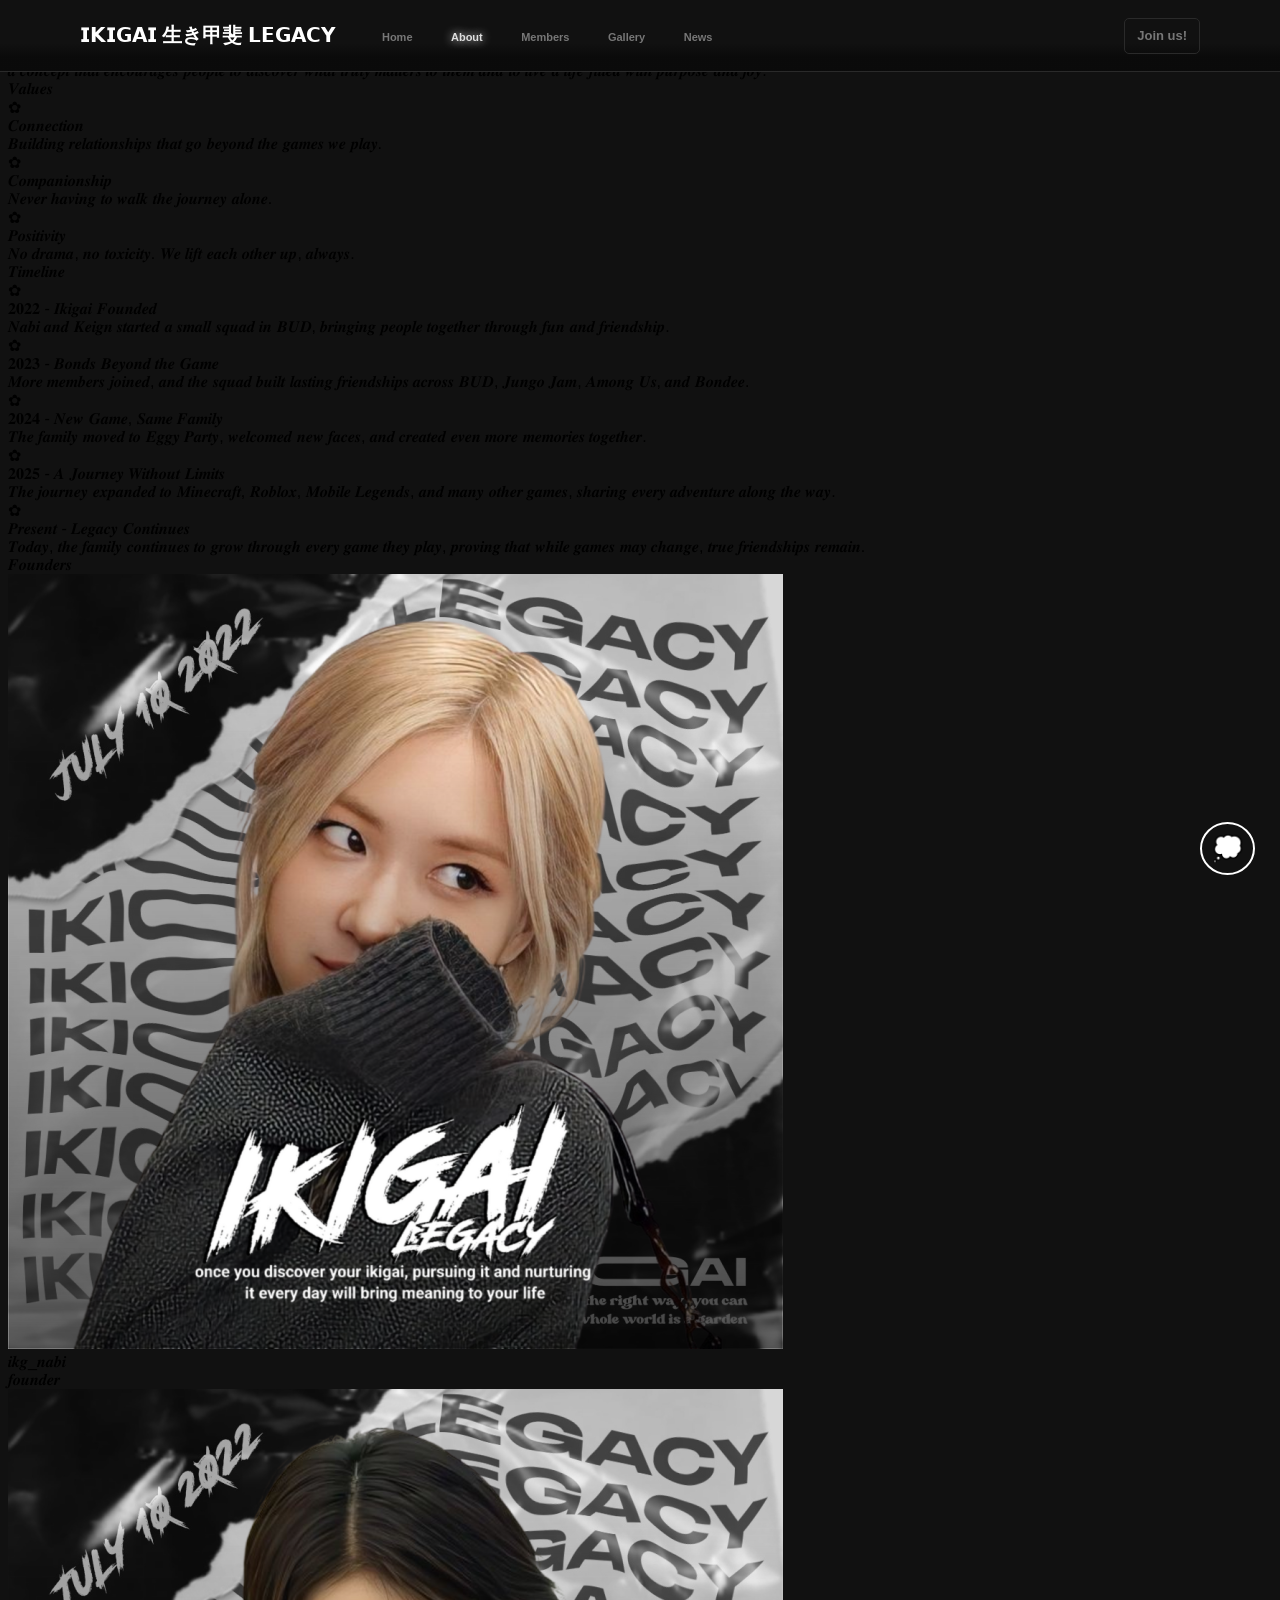
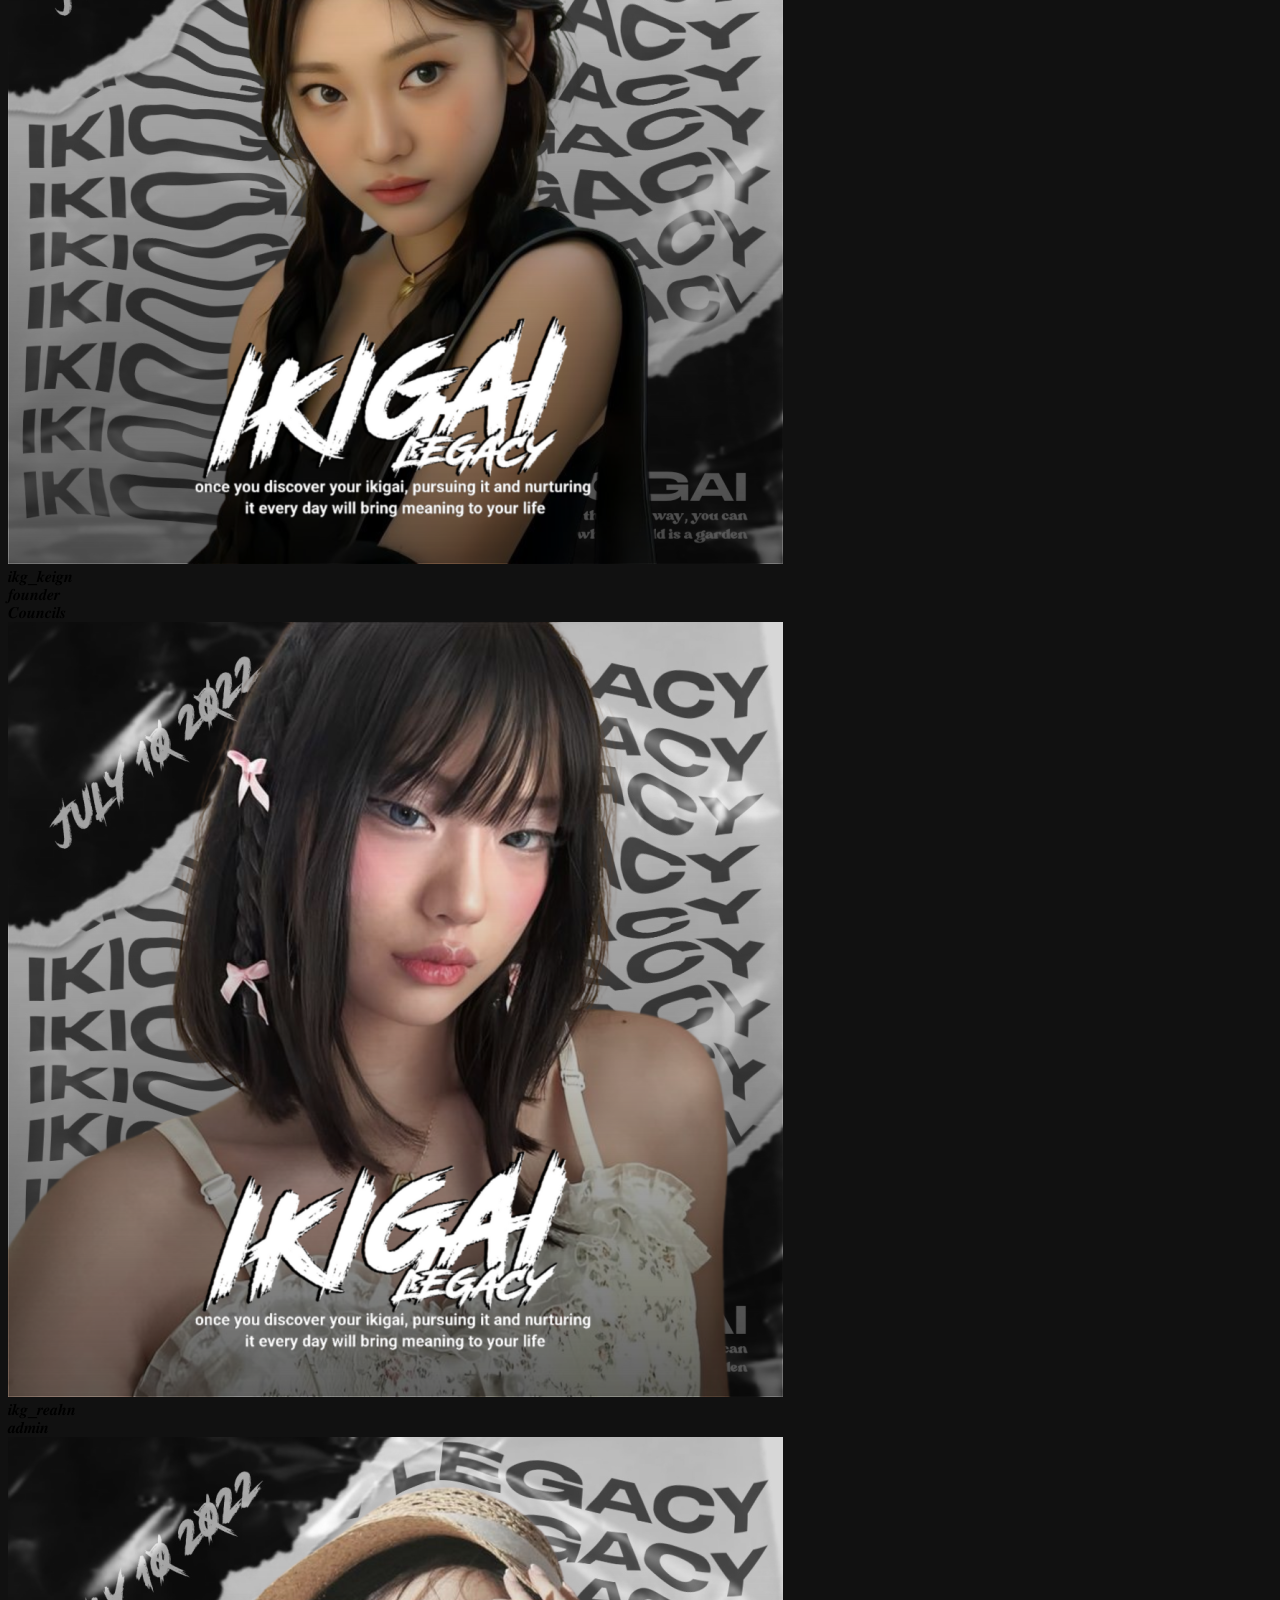
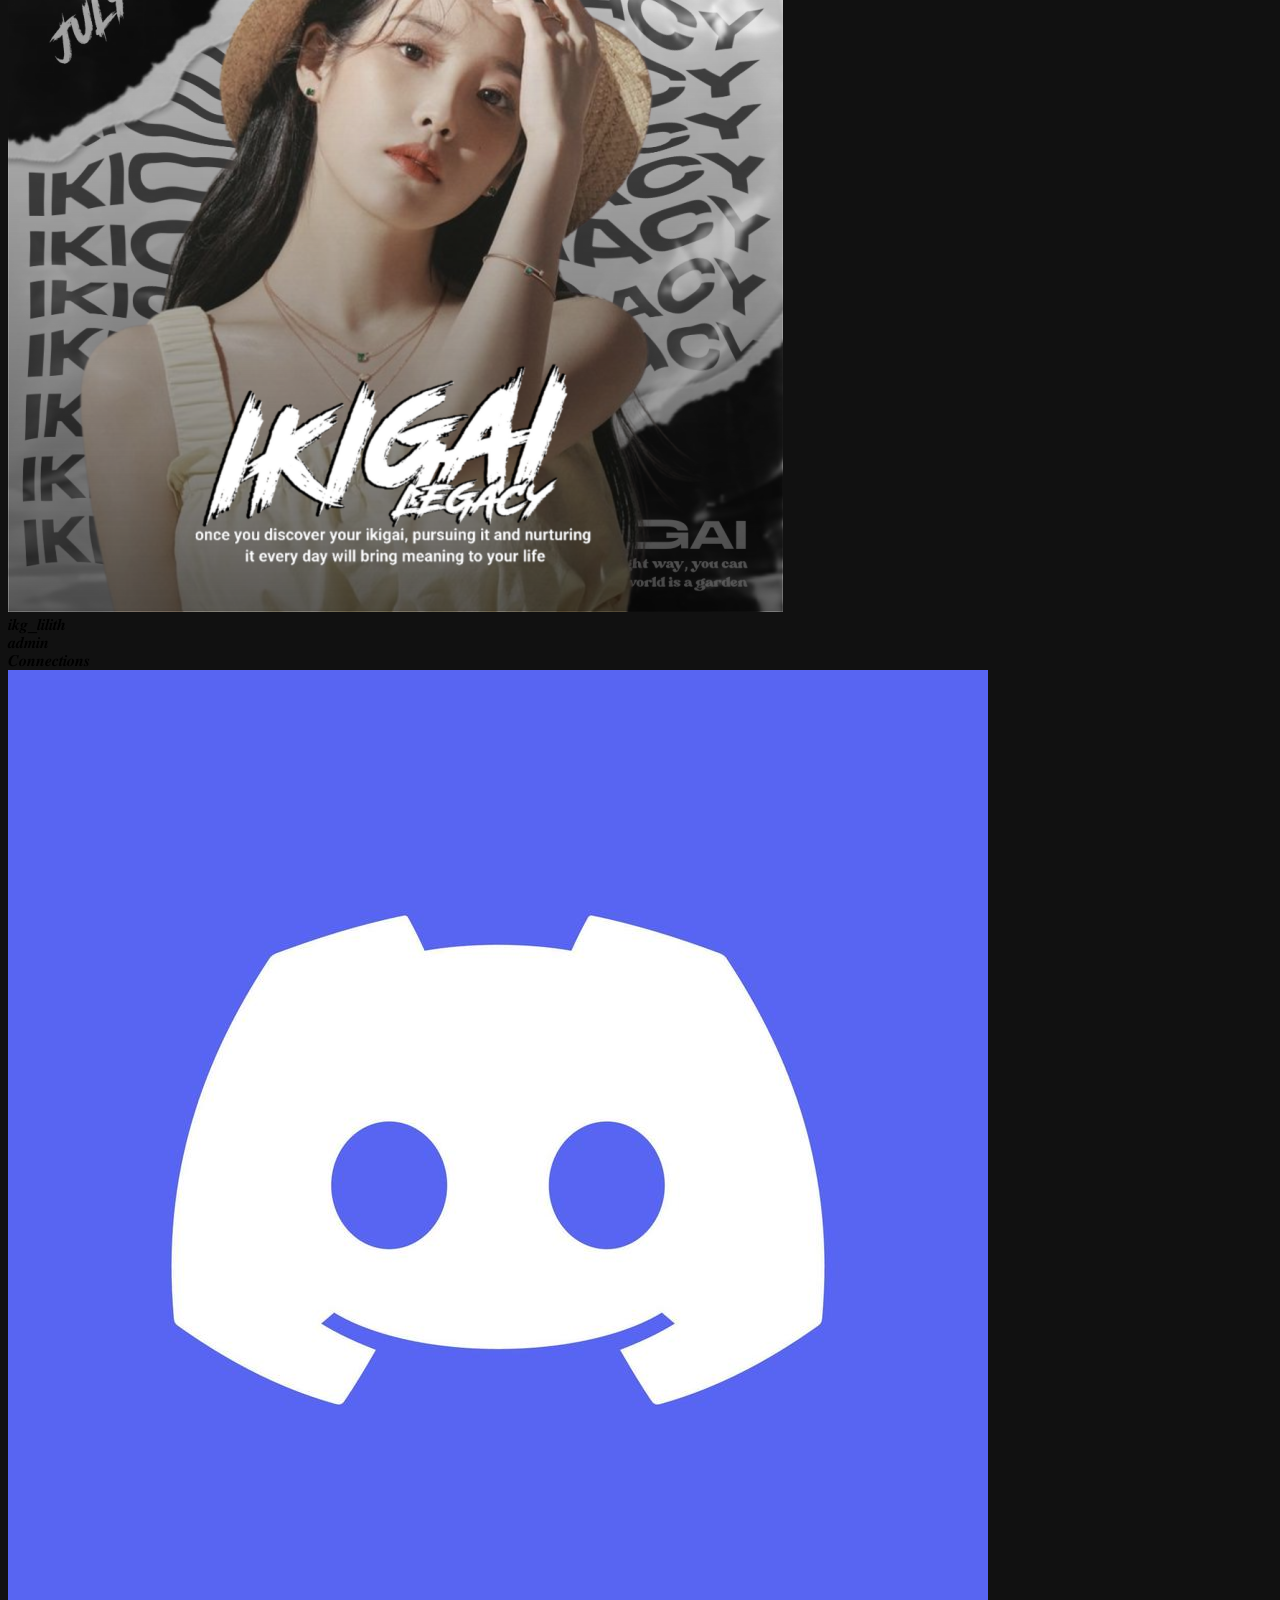
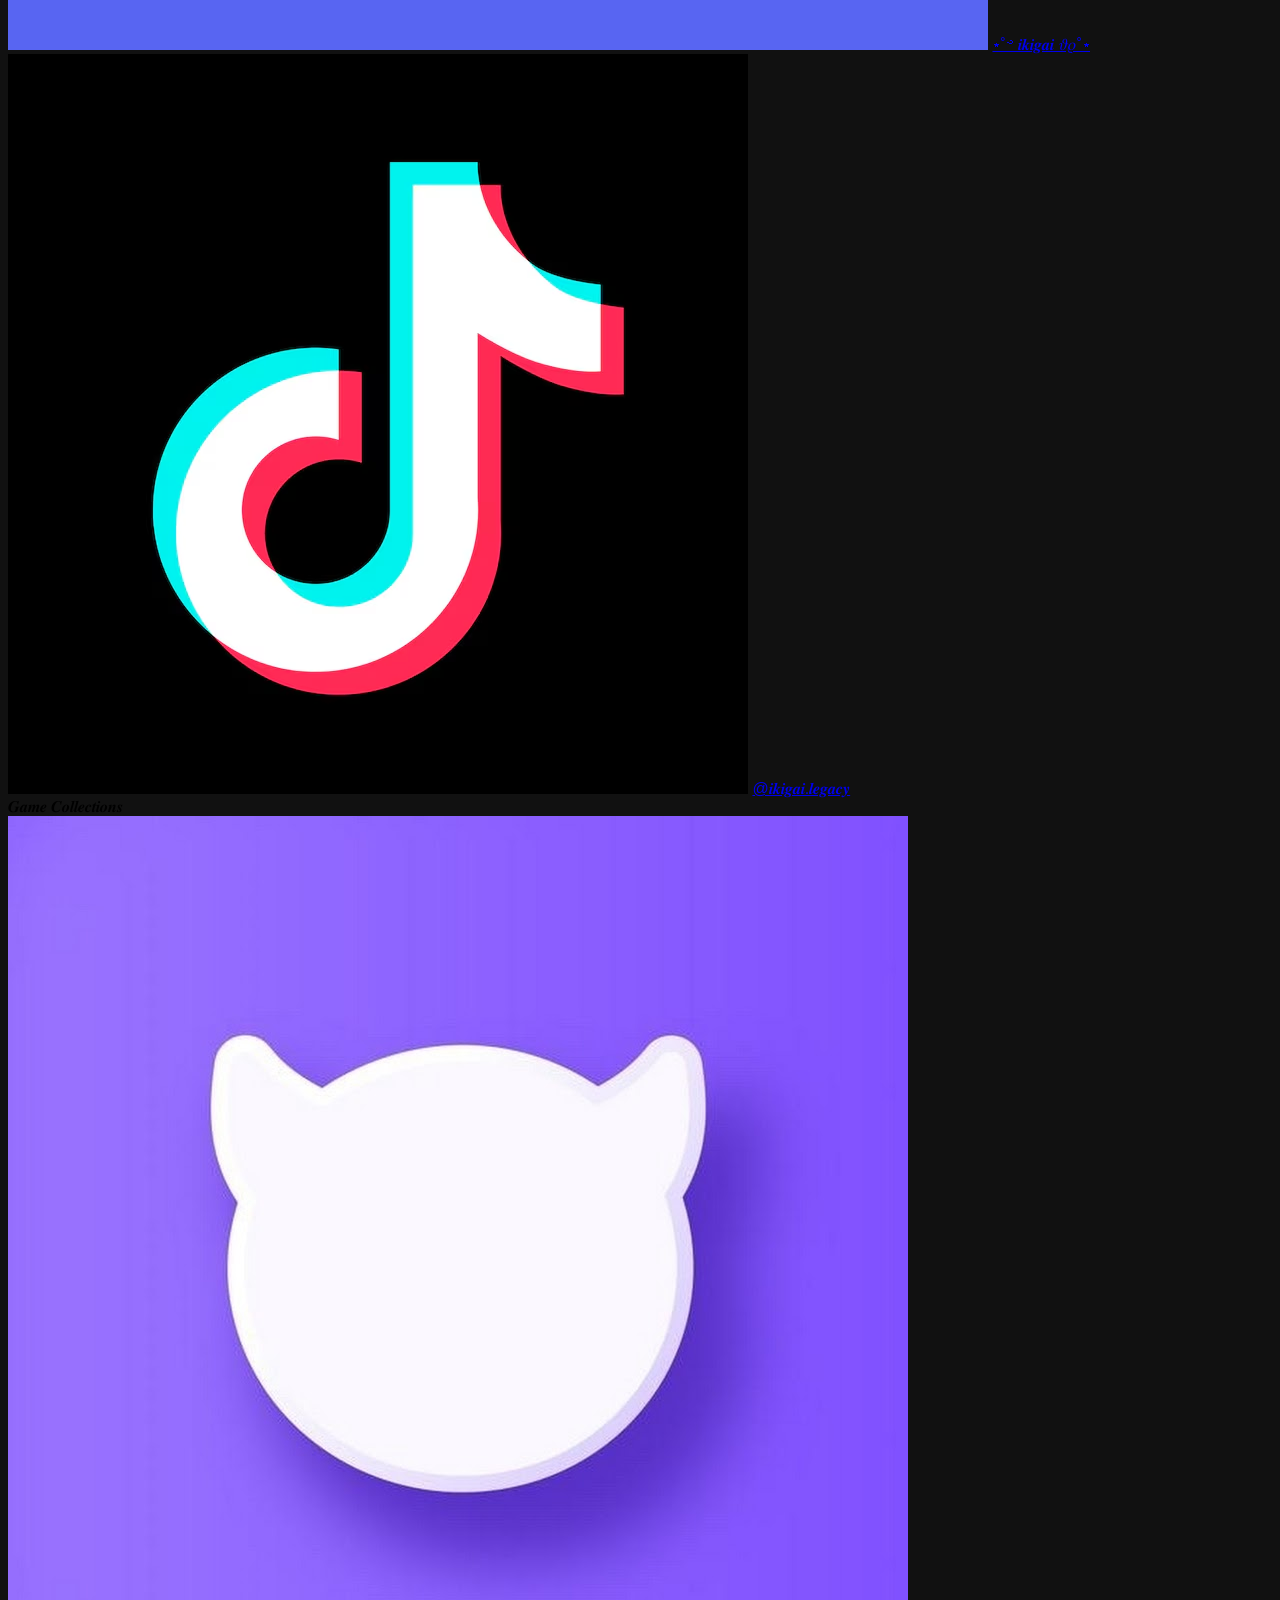
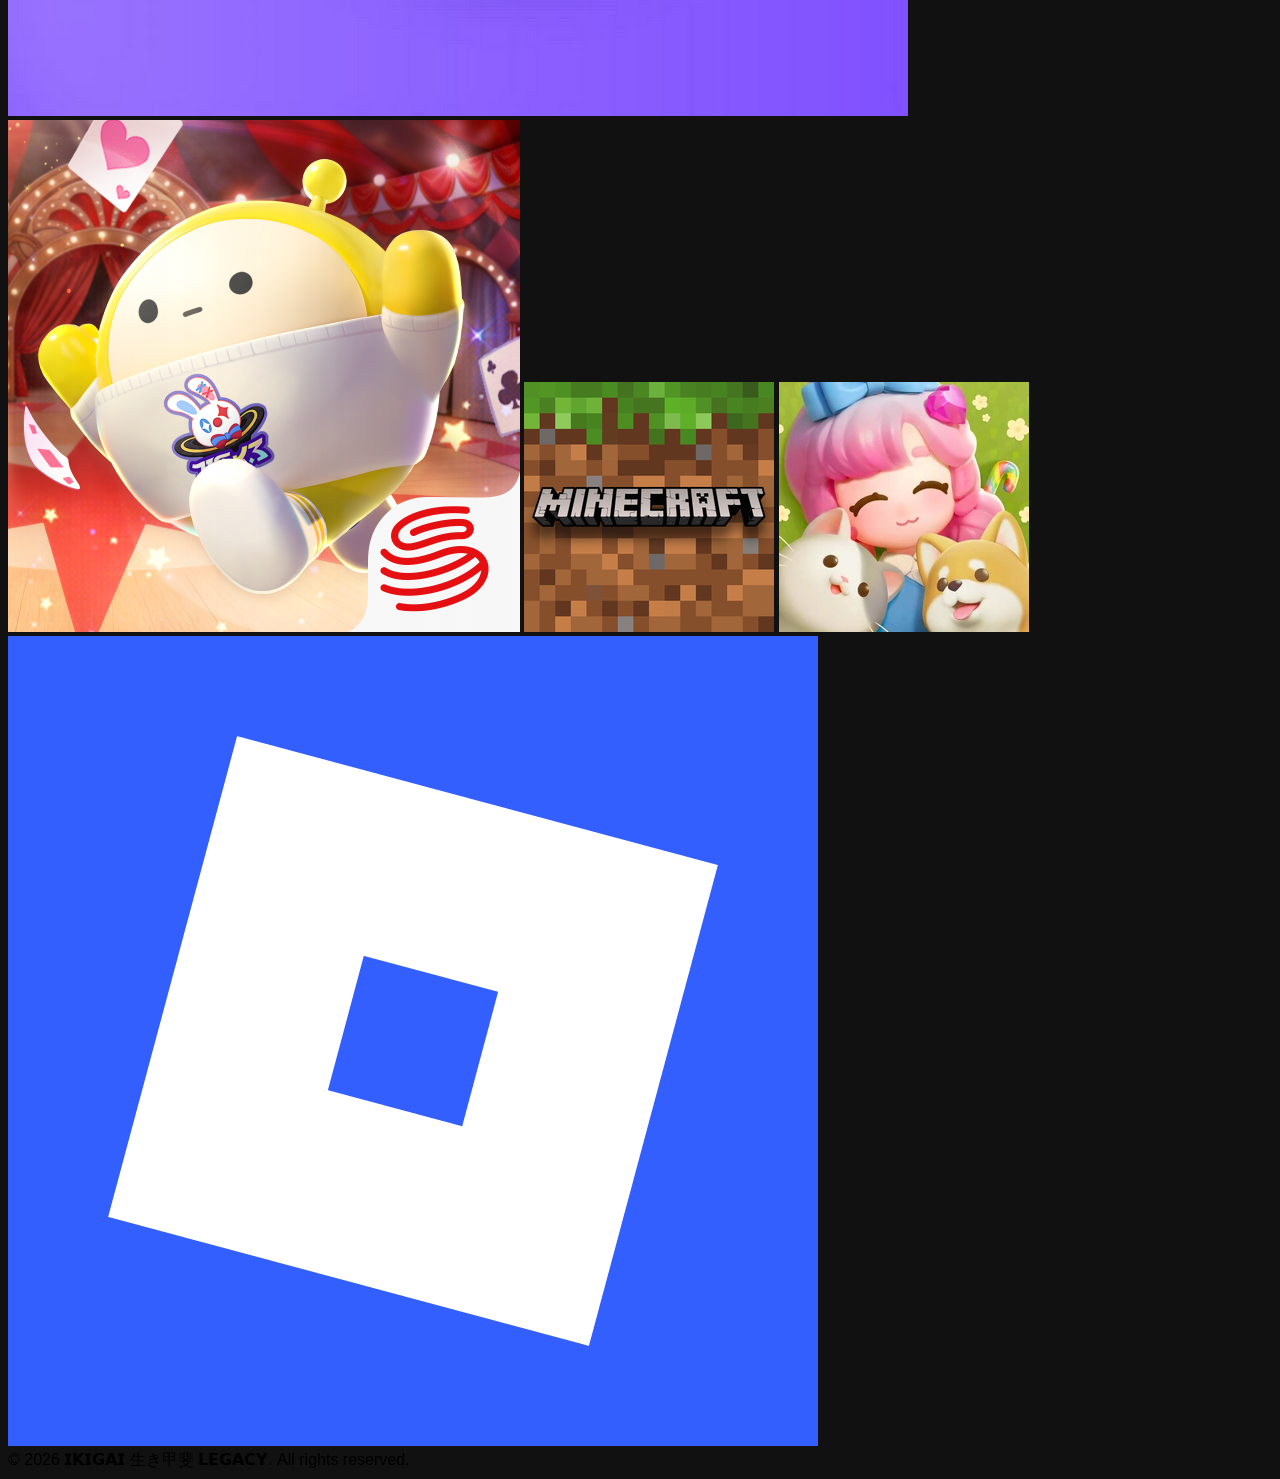
==== about.html @ c5e957dd "Add files via upload" ====
<!DOCTYPE html>
<html lang="en">
<head>
    <meta charset="UTF-8">
    <meta name="viewport" content="width=device-width, initial-scale=1.0">
    <title>𝗜𝗞𝗜𝗚𝗔𝗜 生き甲斐 𝗟𝗘𝗚𝗔𝗖𝗬</title>
    <link rel="stylesheet" href="general.css">
    <link rel="stylesheet" href="about.css">
    <link rel="stylesheet" href="discord-widget.css">
</head>
<body>

    <!-- Header -->
    <div class="menu-container">  

        <button class="menu-btn" id="menu-btn"><strong>☰</strong></button>
        <div class="menu-overlay" onclick="closeMenu()"></div>
        <nav class="menu">
            <a href="index.html">Home</a>
            <a href="about.html" class="active">About</a>
            <a href="members.html">Members</a>
            <a href="gallery.html">Gallery</a>
            <a href="news.html">News</a>
            <a href="https://docs.google.com/forms/d/e/1FAIpQLSfjyB8L9kWrnWd9bgaFZAZojtJx5KCW9Il7itQAc0xYwwFybQ/viewform" target="_blank" class="menu-join">Join us!</a>
        </nav>
        
    </div>
    
    <div class="header">
        <div class="head-container">
            <div class="logo-title">
                <div class="logo-name">𝗜𝗞𝗜𝗚𝗔𝗜 生き甲斐 𝗟𝗘𝗚𝗔𝗖𝗬</div>
            </div>
            
            <div class="nav-buttons">

                <div class="start">
                    <nav>
                        <a href="index.html">Home</a>
                        <a href="about.html" class="active">About</a>
                        <a href="members.html">Members</a>
                        <a href="gallery.html">Gallery</a>
                    <a href="news.html">News</a>
                    </nav>
                </div>

                <div class="end">
                    <a href="https://docs.google.com/forms/d/e/1FAIpQLSfjyB8L9kWrnWd9bgaFZAZojtJx5KCW9Il7itQAc0xYwwFybQ/viewform" target="_blank" class="join">Join us!</a>
                    
                </div>

            </div>

            

            

            
        </div>
    </div>

    <!-- Discord-widget -->
    <div class="showcard-container"> <button class="show-card" onclick="showCard()">💭</button> </div>
    <div class="discord-widget">
        <div class="discord-card" id="discord-card"> 
            <div class="head">

                <h3 class="serverName" id="serverName">My Server</h3>

                    <button class="hide-card" onclick="closeCard()" id="hide">✗</button>

            </div>


            <p>
                <div class="dot-symbol">●</div>
                <div class="online-text"> 𝑶𝒏𝒍𝒊𝒏𝒆 - <span id="online">0</span> </div>
            </p>
    


            <div class="avatar-position">
                <div class="avatars">

                    <div class="avatar online">
                        <img src="Discord-profiles/profile1.webp">
                    </div>

                    <div class="avatar online">
                        <img src="Discord-profiles/profile2.webp">
                    </div>

                    <div class="avatar idle">
                        <img src="Discord-profiles/profile3.webp">
                    </div>

                    <div class="avatar idle">
                        <img src="Discord-profiles/profile4.webp">
                    </div>

                    <div class="avatar dnd">
                        <img src="Discord-profiles/profile5.webp">
                    </div>

                </div>
            </div>

            <div class="lower-part">
                <a id="joinBtn" href="https://discord.com/invite/5m6chs7nX4" target="_blank">Join Server</a>
            </div>
        </div>
    </div>

    <div class="page">
        <div class="about-page">
            
            <div class="about-grid">

                <div class="about-container">
                    <div class="about-title">
                        𝑨𝒃𝒐𝒖𝒕 𝒖𝒔
                    </div>
                    <div class="about-content">
                        𝑻𝒉𝒆 𝒔𝒒𝒖𝒂𝒅 𝒇𝒐𝒖𝒏𝒅𝒆𝒅 𝒃𝒚 𝒏𝒂𝒃𝒊 𝒂𝒏𝒅 𝒌𝒆𝒊𝒈𝒏 𝒊𝒏 𝒂 𝒈𝒂𝒎𝒆 𝒄𝒂𝒍𝒍𝒆𝒅 𝑩𝑼𝑫 𝒐𝒏 𝑱𝒖𝒍𝒚 𝟏𝟎, 𝟐𝟎𝟐𝟐, 𝒂𝒏𝒅 𝒄𝒐𝒏𝒕𝒊𝒏𝒖𝒆𝒅 𝒊𝒕 𝒊𝒏 𝑬𝒈𝒈𝒚 𝑷𝒂𝒓𝒕𝒚 𝒇𝒓𝒐𝒎 𝑵𝒐𝒗𝒆𝒎𝒃𝒆𝒓 𝟐𝟎𝟐𝟑 𝒕𝒐 𝒕𝒉𝒆 𝒑𝒓𝒆𝒔𝒆𝒏𝒕.
                    </div>
                    <div class="about-content">
                        𝑻𝒉𝒆 𝒇𝒂𝒎𝒊𝒍𝒚 𝒏𝒂𝒎𝒆 𝒊𝒏𝒔𝒑𝒊𝒓𝒂𝒕𝒊𝒐𝒏 𝒄𝒐𝒎𝒆𝒔 𝒇𝒓𝒐𝒎 𝒕𝒉𝒆 𝒘𝒐𝒓𝒅 “𝑰𝒌𝒊𝒈𝒂𝒊” 𝒂 𝑱𝒂𝒑𝒂𝒏𝒆𝒔𝒆 𝒕𝒆𝒓𝒎 𝒕𝒉𝒂𝒕 𝒃𝒍𝒆𝒏𝒅𝒔 𝒕𝒘𝒐 𝒘𝒐𝒓𝒅𝒔: “𝒊𝒌𝒊” 𝒎𝒆𝒂𝒏𝒊𝒏𝒈 “𝒕𝒐 𝒍𝒊𝒗𝒆,” 𝒂𝒏𝒅 “𝒈𝒂𝒊” 𝒎𝒆𝒂𝒏𝒊𝒏𝒈 “𝒓𝒆𝒂𝒔𝒐𝒏,” 𝒘𝒉𝒊𝒄𝒉 𝒕𝒓𝒂𝒏𝒔𝒍𝒂𝒕𝒆𝒔 𝒕𝒐 “𝒂 𝒓𝒆𝒂𝒔𝒐𝒏 𝒕𝒐 𝒍𝒊𝒗𝒆.” 𝑰𝒕'𝒔 𝒂 𝒄𝒐𝒏𝒄𝒆𝒑𝒕 𝒕𝒉𝒂𝒕 𝒆𝒏𝒄𝒐𝒖𝒓𝒂𝒈𝒆𝒔 𝒑𝒆𝒐𝒑𝒍𝒆 𝒕𝒐 𝒅𝒊𝒔𝒄𝒐𝒗𝒆𝒓 𝒘𝒉𝒂𝒕 𝒕𝒓𝒖𝒍𝒚 𝒎𝒂𝒕𝒕𝒆𝒓𝒔 𝒕𝒐 𝒕𝒉𝒆𝒎 𝒂𝒏𝒅 𝒕𝒐 𝒍𝒊𝒗𝒆 𝒂 𝒍𝒊𝒇𝒆 𝒇𝒊𝒍𝒍𝒆𝒅 𝒘𝒊𝒕𝒉 𝒑𝒖𝒓𝒑𝒐𝒔𝒆 𝒂𝒏𝒅 𝒋𝒐𝒚.
                    </div>
                </div>

                <div class="about-container">
                    <div class="about-title">
                        𝑽𝒂𝒍𝒖𝒆𝒔
                    </div>
                    <div class="about-content">
                        <div class="about-items">
                            <div class="item-bullet">✿</div>
                            <div class="item-content">
                                <div class="item-title">𝑪𝒐𝒏𝒏𝒆𝒄𝒕𝒊𝒐𝒏</div>
                                <div class="item-desc">𝑩𝒖𝒊𝒍𝒅𝒊𝒏𝒈 𝒓𝒆𝒍𝒂𝒕𝒊𝒐𝒏𝒔𝒉𝒊𝒑𝒔 𝒕𝒉𝒂𝒕 𝒈𝒐 𝒃𝒆𝒚𝒐𝒏𝒅 𝒕𝒉𝒆 𝒈𝒂𝒎𝒆𝒔 𝒘𝒆 𝒑𝒍𝒂𝒚.</div>
                            </div>
                        </div>
                    </div>
                    <div class="about-content">
                        <div class="about-items">
                            <div class="item-bullet">✿</div>
                            <div class="item-content">
                                <div class="item-title">𝑪𝒐𝒎𝒑𝒂𝒏𝒊𝒐𝒏𝒔𝒉𝒊𝒑</div>
                                <div class="item-desc">𝑵𝒆𝒗𝒆𝒓 𝒉𝒂𝒗𝒊𝒏𝒈 𝒕𝒐 𝒘𝒂𝒍𝒌 𝒕𝒉𝒆 𝒋𝒐𝒖𝒓𝒏𝒆𝒚 𝒂𝒍𝒐𝒏𝒆.</div>
                            </div>
                        </div>
                    </div>
                    <div class="about-content">
                        <div class="about-items">
                            <div class="item-bullet">✿</div>
                            <div class="item-content">
                                <div class="item-title">𝑷𝒐𝒔𝒊𝒕𝒊𝒗𝒊𝒕𝒚</div>
                                <div class="item-desc">𝑵𝒐 𝒅𝒓𝒂𝒎𝒂, 𝒏𝒐 𝒕𝒐𝒙𝒊𝒄𝒊𝒕𝒚. 𝑾𝒆 𝒍𝒊𝒇𝒕 𝒆𝒂𝒄𝒉 𝒐𝒕𝒉𝒆𝒓 𝒖𝒑, 𝒂𝒍𝒘𝒂𝒚𝒔.</div>
                            </div>
                        </div>
                    </div>
                </div>

            </div>

            <div class="about-container timeline-container">
                <div class="about-title">
                    𝑻𝒊𝒎𝒆𝒍𝒊𝒏𝒆
                </div>
                <div class="about-content">
                    <div class="about-items">
                            <div class="item-bullet">✿</div>
                            <div class="item-content">
                                <div class="item-title">𝟐𝟎𝟐𝟐 - 𝑰𝒌𝒊𝒈𝒂𝒊 𝑭𝒐𝒖𝒏𝒅𝒆𝒅</div>
                                <div class="item-desc">𝑵𝒂𝒃𝒊 𝒂𝒏𝒅 𝑲𝒆𝒊𝒈𝒏 𝒔𝒕𝒂𝒓𝒕𝒆𝒅 𝒂 𝒔𝒎𝒂𝒍𝒍 𝒔𝒒𝒖𝒂𝒅 𝒊𝒏 𝑩𝑼𝑫, 𝒃𝒓𝒊𝒏𝒈𝒊𝒏𝒈 𝒑𝒆𝒐𝒑𝒍𝒆 𝒕𝒐𝒈𝒆𝒕𝒉𝒆𝒓 𝒕𝒉𝒓𝒐𝒖𝒈𝒉 𝒇𝒖𝒏 𝒂𝒏𝒅 𝒇𝒓𝒊𝒆𝒏𝒅𝒔𝒉𝒊𝒑.</div>
                            </div>
                        </div>
                </div>

                <div class="about-content">
                    <div class="about-items">
                            <div class="item-bullet">✿</div>
                            <div class="item-content">
                                <div class="item-title">𝟐𝟎𝟐𝟑 - 𝑩𝒐𝒏𝒅𝒔 𝑩𝒆𝒚𝒐𝒏𝒅 𝒕𝒉𝒆 𝑮𝒂𝒎𝒆</div>
                                <div class="item-desc">𝑴𝒐𝒓𝒆 𝒎𝒆𝒎𝒃𝒆𝒓𝒔 𝒋𝒐𝒊𝒏𝒆𝒅, 𝒂𝒏𝒅 𝒕𝒉𝒆 𝒔𝒒𝒖𝒂𝒅 𝒃𝒖𝒊𝒍𝒕 𝒍𝒂𝒔𝒕𝒊𝒏𝒈 𝒇𝒓𝒊𝒆𝒏𝒅𝒔𝒉𝒊𝒑𝒔 𝒂𝒄𝒓𝒐𝒔𝒔 𝑩𝑼𝑫, 𝑱𝒖𝒏𝒈𝒐 𝑱𝒂𝒎, 𝑨𝒎𝒐𝒏𝒈 𝑼𝒔, 𝒂𝒏𝒅 𝑩𝒐𝒏𝒅𝒆𝒆.</div>
                            </div>
                        </div>
                </div>

                <div class="about-content">
                    <div class="about-items">
                            <div class="item-bullet">✿</div>
                            <div class="item-content">
                                <div class="item-title">𝟐𝟎𝟐𝟒 - 𝑵𝒆𝒘 𝑮𝒂𝒎𝒆, 𝑺𝒂𝒎𝒆 𝑭𝒂𝒎𝒊𝒍𝒚</div>
                                <div class="item-desc">𝑻𝒉𝒆 𝒇𝒂𝒎𝒊𝒍𝒚 𝒎𝒐𝒗𝒆𝒅 𝒕𝒐 𝑬𝒈𝒈𝒚 𝑷𝒂𝒓𝒕𝒚, 𝒘𝒆𝒍𝒄𝒐𝒎𝒆𝒅 𝒏𝒆𝒘 𝒇𝒂𝒄𝒆𝒔, 𝒂𝒏𝒅 𝒄𝒓𝒆𝒂𝒕𝒆𝒅 𝒆𝒗𝒆𝒏 𝒎𝒐𝒓𝒆 𝒎𝒆𝒎𝒐𝒓𝒊𝒆𝒔 𝒕𝒐𝒈𝒆𝒕𝒉𝒆𝒓.</div>
                            </div>
                        </div>
                </div>

                <div class="about-content">
                    <div class="about-items">
                            <div class="item-bullet">✿</div>
                            <div class="item-content">
                                <div class="item-title">𝟐𝟎𝟐𝟓 - 𝑨 𝑱𝒐𝒖𝒓𝒏𝒆𝒚 𝑾𝒊𝒕𝒉𝒐𝒖𝒕 𝑳𝒊𝒎𝒊𝒕𝒔</div>
                                <div class="item-desc">𝑻𝒉𝒆 𝒋𝒐𝒖𝒓𝒏𝒆𝒚 𝒆𝒙𝒑𝒂𝒏𝒅𝒆𝒅 𝒕𝒐 𝑴𝒊𝒏𝒆𝒄𝒓𝒂𝒇𝒕, 𝑹𝒐𝒃𝒍𝒐𝒙, 𝑴𝒐𝒃𝒊𝒍𝒆 𝑳𝒆𝒈𝒆𝒏𝒅𝒔, 𝒂𝒏𝒅 𝒎𝒂𝒏𝒚 𝒐𝒕𝒉𝒆𝒓 𝒈𝒂𝒎𝒆𝒔, 𝒔𝒉𝒂𝒓𝒊𝒏𝒈 𝒆𝒗𝒆𝒓𝒚 𝒂𝒅𝒗𝒆𝒏𝒕𝒖𝒓𝒆 𝒂𝒍𝒐𝒏𝒈 𝒕𝒉𝒆 𝒘𝒂𝒚.</div>
                            </div>
                        </div>
                </div>

                <div class="about-content">
                    <div class="about-items">
                            <div class="item-bullet">✿</div>
                            <div class="item-content">
                                <div class="item-title">𝑷𝒓𝒆𝒔𝒆𝒏𝒕 - 𝑳𝒆𝒈𝒂𝒄𝒚 𝑪𝒐𝒏𝒕𝒊𝒏𝒖𝒆𝒔</div>
                                <div class="item-desc">𝑻𝒐𝒅𝒂𝒚, 𝒕𝒉𝒆 𝒇𝒂𝒎𝒊𝒍𝒚 𝒄𝒐𝒏𝒕𝒊𝒏𝒖𝒆𝒔 𝒕𝒐 𝒈𝒓𝒐𝒘 𝒕𝒉𝒓𝒐𝒖𝒈𝒉 𝒆𝒗𝒆𝒓𝒚 𝒈𝒂𝒎𝒆 𝒕𝒉𝒆𝒚 𝒑𝒍𝒂𝒚, 𝒑𝒓𝒐𝒗𝒊𝒏𝒈 𝒕𝒉𝒂𝒕 𝒘𝒉𝒊𝒍𝒆 𝒈𝒂𝒎𝒆𝒔 𝒎𝒂𝒚 𝒄𝒉𝒂𝒏𝒈𝒆, 𝒕𝒓𝒖𝒆 𝒇𝒓𝒊𝒆𝒏𝒅𝒔𝒉𝒊𝒑𝒔 𝒓𝒆𝒎𝒂𝒊𝒏.</div>
                            </div>
                        </div>
                </div>
            </div>
            <div class="about-grid">
                <div class="about-container">
                    <div class="about-title">
                        𝑭𝒐𝒖𝒏𝒅𝒆𝒓𝒔
                    </div>
                    <div class="about-content">
                        <div class="about-content-grid">
                            <div class="about-card">
                                <img class="about-img" src="Discord-profiles/profile1.webp">
                                <div class="about-body">
                                    <div class="about-name">𝒊𝒌𝒈_𝒏𝒂𝒃𝒊</div>
                                    <div class="about-role">𝒇𝒐𝒖𝒏𝒅𝒆𝒓</div>
                                </div>
                            </div>
                            <div class="about-card">
                                <img class="about-img" src="Discord-profiles/profile2.webp">
                                <div class="about-body">
                                    <div class="about-name">𝒊𝒌𝒈_𝒌𝒆𝒊𝒈𝒏</div>
                                    <div class="about-role">𝒇𝒐𝒖𝒏𝒅𝒆𝒓</div>
                                    <div class="about-socials"></div>
                                </div>
                            </div>
                        </div>
                    </div>
                    
                </div>

                <div class="about-container">
                    <div class="about-title">
                        𝑪𝒐𝒖𝒏𝒄𝒊𝒍𝒔
                    </div>
                    <div class="about-content">
                        <div class="about-content-grid">
                            <div class="about-card">
                                <img class="about-img" src="Discord-profiles/profile3.webp">
                                <div class="about-body">
                                    <div class="about-name">𝒊𝒌𝒈_𝒓𝒆𝒂𝒉𝒏</div>
                                    <div class="about-role">𝒂𝒅𝒎𝒊𝒏</div>
                                </div>
                            </div>
                            <div class="about-card">
                                <img class="about-img" src="Discord-profiles/profile5.webp">
                                <div class="about-body">
                                    <div class="about-name">𝒊𝒌𝒈_𝒍𝒊𝒍𝒊𝒕𝒉</div>
                                    <div class="about-role">𝒂𝒅𝒎𝒊𝒏</div>
                                    <div class="about-socials"></div>
                                </div>
                            </div>
                        </div>
                    </div>
                    
                </div>
            </div>

            <div class="about-grid">

                <div class="about-container">
                    <div class="about-title">
                        𝑪𝒐𝒏𝒏𝒆𝒄𝒕𝒊𝒐𝒏𝒔
                    </div>
                    <div class="about-connections-grid">
                        <div class="about-connections">
                            <img class="about-connections-img" src="apps/discord.jpg">
                            <a class="about-connections-link" href="https://discord.com/invite/5m6chs7nX4" target="_blank">⋆˚࿔ 𝒊𝒌𝒊𝒈𝒂𝒊 𝜗𝜚˚⋆</a>
                        </div>
                        <div class="about-connections">
                            <img class="about-connections-img" src="apps/tiktok.avif">
                            <a class="about-connections-link" href="https://www.tiktok.com/@ikigai.legacy?_t=ZS-8wNGGbBKXw1&_r=1" target="_blank">@𝒊𝒌𝒊𝒈𝒂𝒊.𝒍𝒆𝒈𝒂𝒄𝒚</a>
                        </div>
                    </div>
                </div>

                <div class="about-container">
                    <div class="about-title">
                        𝑮𝒂𝒎𝒆 𝑪𝒐𝒍𝒍𝒆𝒄𝒕𝒊𝒐𝒏𝒔
                    </div>
                    <div class="about-games-grid">
                        <img class="about-games" src="apps/bud.jpg">
                        <img class="about-games" src="apps/eggyparty.png">
                        <img class="about-games" src="apps/minecraft.webp">
                        <img class="about-games" src="apps/Heartopia.webp">
                        <img class="about-games" src="apps/roblox.webp">
                    </div>
                </div>

            


            </div>

            
            
        </div>

        <div class="footer">
            © 2026 𝗜𝗞𝗜𝗚𝗔𝗜 生き甲斐 𝗟𝗘𝗚𝗔𝗖𝗬. All  rights reserved.
        </div>
    </div>

    

  <script src="general.js"></script>
</body>
</html>
---- general.css ----
body {
    font-family: sans-serif;
    background-size: cover;
    background-color: #111111;
}

.header {
    position: fixed;
    top: 0;
    left: 0;
    right: 0;
    padding: 1.1rem;
    border-bottom: 1px solid #2a2a2a;
    background-color: #111111;

    background-image: linear-gradient(
        to bottom,
        rgba(0, 0, 0, 0) 60%,
        rgba(0, 0, 0, 0.2) 70%,
        rgba(0, 0, 0, 0.4) 80%
    );
    z-index: 30; 
}

.head-container {
    max-width: 1300px;
    width: 90%;
    height: 100%;
    margin: auto;

    display: flex;
    flex-direction: row;

    
}

.logo-title, .nav-buttons{
    display: flex;
    align-items: center;
}
.nav-buttons{
    
    width: 100%;
}


.end{
    margin-left: auto;
}

@media screen and (max-width: 850px){
    .nav-buttons a{
        display: none;
    }
    .menu-container .menu-btn{
        display: block;
        z-index: 40;
    }
}

.menu {
    background-color: #111111;
    position: fixed;

    display: grid;
    flex-direction: column;

    top: 4.24rem;
    right: 0;
    left: 0;

    width: 100%;
    height: 400px;

    align-items: center;

    transform: translateY(-100%);
    transition: 0.4s ease;

    z-index: 25;
    opacity: 0;
    pointer-events: none;
}

.menu.open {
    transform: translateY(0);
    opacity: 1;
    pointer-events: auto;
}

.menu-overlay{
    display: none;
    position: fixed;
    inset: 0;
    background: rgba(0, 0, 0, .55);
    z-index: 23;
}

.menu-overlay.open{
    display: block;
}

@media screen and (min-width: 700px){
    .menu.open, .menu{
        transform: translateY(-100%);
        opacity: 0;
        pointer-events: none;
    }
    .menu-overlay.open{
        display: none;
    }
}

.menu a{
   
    height: 100%;
    width: 100%;
    text-align: center;
    display: flex;
    align-items: center;
    justify-content: center;
    border: 1px solid #111111;
    border-bottom: 1px solid #464646;
    
}

.menu a:hover{
    border: 1px solid white;
    background-color: #2a2a2a;
}

.menu .menu-join:hover{
    border: 1px solid rgb(0, 0, 0);
    background-color: #ffffff;
    color: #111111;
}

.logo-name {
    font-family: Arial;
    font-weight: bold;
    font-size: 20px;
    margin-right: 15px;
    color: #ffffff;
    white-space: nowrap;
    transition: .5s ease;
    cursor: pointer;

}

nav a.active{
    color: #dfdfdf;
    text-shadow: 0 0 10px #dfdfdf;
}

nav a{
    display: inline-block;
    font-family: Arial, Helvetica, sans-serif;
    padding: 1px;
    font-size: 11px;
    font-weight: 600;
    text-decoration: none;
    transition: .3s ease;
    background-color: transparent;
    color: #777;
    border: 1px solid transparent;
    cursor: pointer;

}

.nav-buttons a{
    margin-left: 30px;
}

nav a:hover{
    color: #fafafa ;
    text-shadow: 0 0 10px #ffffff;
}

.start nav a:hover{
    transform: scale(1.1);
}




.join {
    font-size: 13px;
    font-weight: 600;
    display: flex;
    justify-content: center;
    align-items: center;
    height: 34px;
    min-width: 74px;
    font-family: sans-serif;
    background-color: transparent;
    color: #777;
    border: 1px solid #2a2a2a;
    text-decoration: none;
    border-radius: 5px;
    cursor: pointer;
    transition: .5s ease;
}

.join:hover {
    transform: scale(1.1);
    color: #111111;
    background-color: #ffffff;
    border-color: #ffffff;
    box-shadow: 0 0 10px #ffffff;
}

.menu-btn{
    display: none;
    position: fixed;
    font-size: 20px;
    color: #ffffff;
    background: transparent;
    border: none;
    top: 17px;
    right: 4%;
    cursor: pointer;
    transition: .3s ease;
    
}

.menu-btn:hover{
    color: #ffffff ;
    transform: scale(1.1);
    text-shadow: 0 0 10px #ffffff
}

/* Page Styles */


html {
    overflow-y: scroll;

}

.page {
    opacity: 0;
    transform: translateY(15px);
    transition: opacity 0.6s ease, transform 0.6s ease;
}

.page.loaded {
    opacity: 1;
    transform: translateY(0);
}

.page.leaving {
    opacity: 0;
    transform: translateY(15px);
}
---- discord-widget.css ----
.discord-card {

    position: fixed;
    right: 25px;
    bottom: 25px;

    width: 250px;
    padding: 20px;
    border-radius: 15px;

    background: rgba(20, 20, 20, 0.6);
    backdrop-filter: blur(10px);

    border: 1px solid white;
    box-shadow: 0 0 15px #ffffff;

    color: white;
    font-family: Arial, sans-serif;

    opacity: 0;
    visibility: hidden;
    pointer-events: none;
    transform: scale(0.9);
    transition: all 0.8s ease;

    z-index: 100;
    
}

.discord-card.show{
    opacity: 1;

    visibility: visible;
    pointer-events: auto;
    transform: scale(1);
    z-index: 100;
}

.head h3,
.head h1,
.head h2 {
    margin: 0;
}

.head{
    display: flex;
    flex-direction: row;
    justify-content: space-between;
}

.dot-symbol{
    display: inline;
    color: #2aff83;
    text-shadow: 0 0 5px #23a55a,
                 0 0 10px #23a55a,
                 0 0 20px #23a55a;
}

.online-text{
    display: inline;
    font-size: 14px;
    color: #cfcfcf;
}

.hide-card{
    font-size: 10px;
    background-color: transparent;
    border: none;
    color: white;
    cursor: pointer;

    transition: .3s ease;
}

.hide-card:hover{

    color: #ffffff;
    border-color: #ffffff;
    text-shadow: 0 0 5px #ffffff,
                 0 0 10px #ffffff,
                 0 0 20px #ffffff;
}

.showcard-container{


    position: fixed;
    right: 25px;
    bottom: 25px;
    z-index: 20;
}


.show-card{

    font-size: 25px;
    padding: 10px;
    background-color: #111111;
    
    border: 2px solid white;
    border-radius: 50%;
    cursor: pointer;
    position: relative;

    transition: .3s ease;
}

.show-card.hide {
    opacity: 0;
    pointer-events: none;
    transform: scale(0.8);
}

.show-card:hover{
    transform: scale(1.1);
    box-shadow: 0 0 15px #ffffff;
}










#joinBtn {
    display: flex;
    justify-content: center;
    align-items: center;
    height: 40px;
    width: 100%;
    background: white;
    color: #111111;
    text-decoration: none;
    border-radius: 8px;
    transition: 0.3s;
}

#joinBtn:hover {

    box-shadow: 0 0 15px #ffffff;
}

.avatar-position{
    margin-bottom: 13px;
    margin-left: 10px;
    

}
.avatar {
    position: relative;
    display: inline-block;
    margin-left: -8px;
}

.avatar img {
    width: 35px;
    height: 35px;
    border-radius: 50%;
    border: 2px solid #111;
    display: block;
    
}

.avatar::after {
    content: "";
    position: absolute;
    bottom: 1px;
    right: 1px;

    width: 10px;
    height: 10px;
    border-radius: 50%;
    border: 2px solid #111;
}

.avatar.online::after {
    background: #23a55a;
}

.avatar.idle::after {
    background: #f0b232;
}

.avatar.dnd::after {
    background: #f23f43;
}

.avatar.offline::after {
    background: #80848e;
}

.header {
    display: flex;
    justify-content: space-between;
    align-items: center;
}

.avatars {
    display: flex;
}
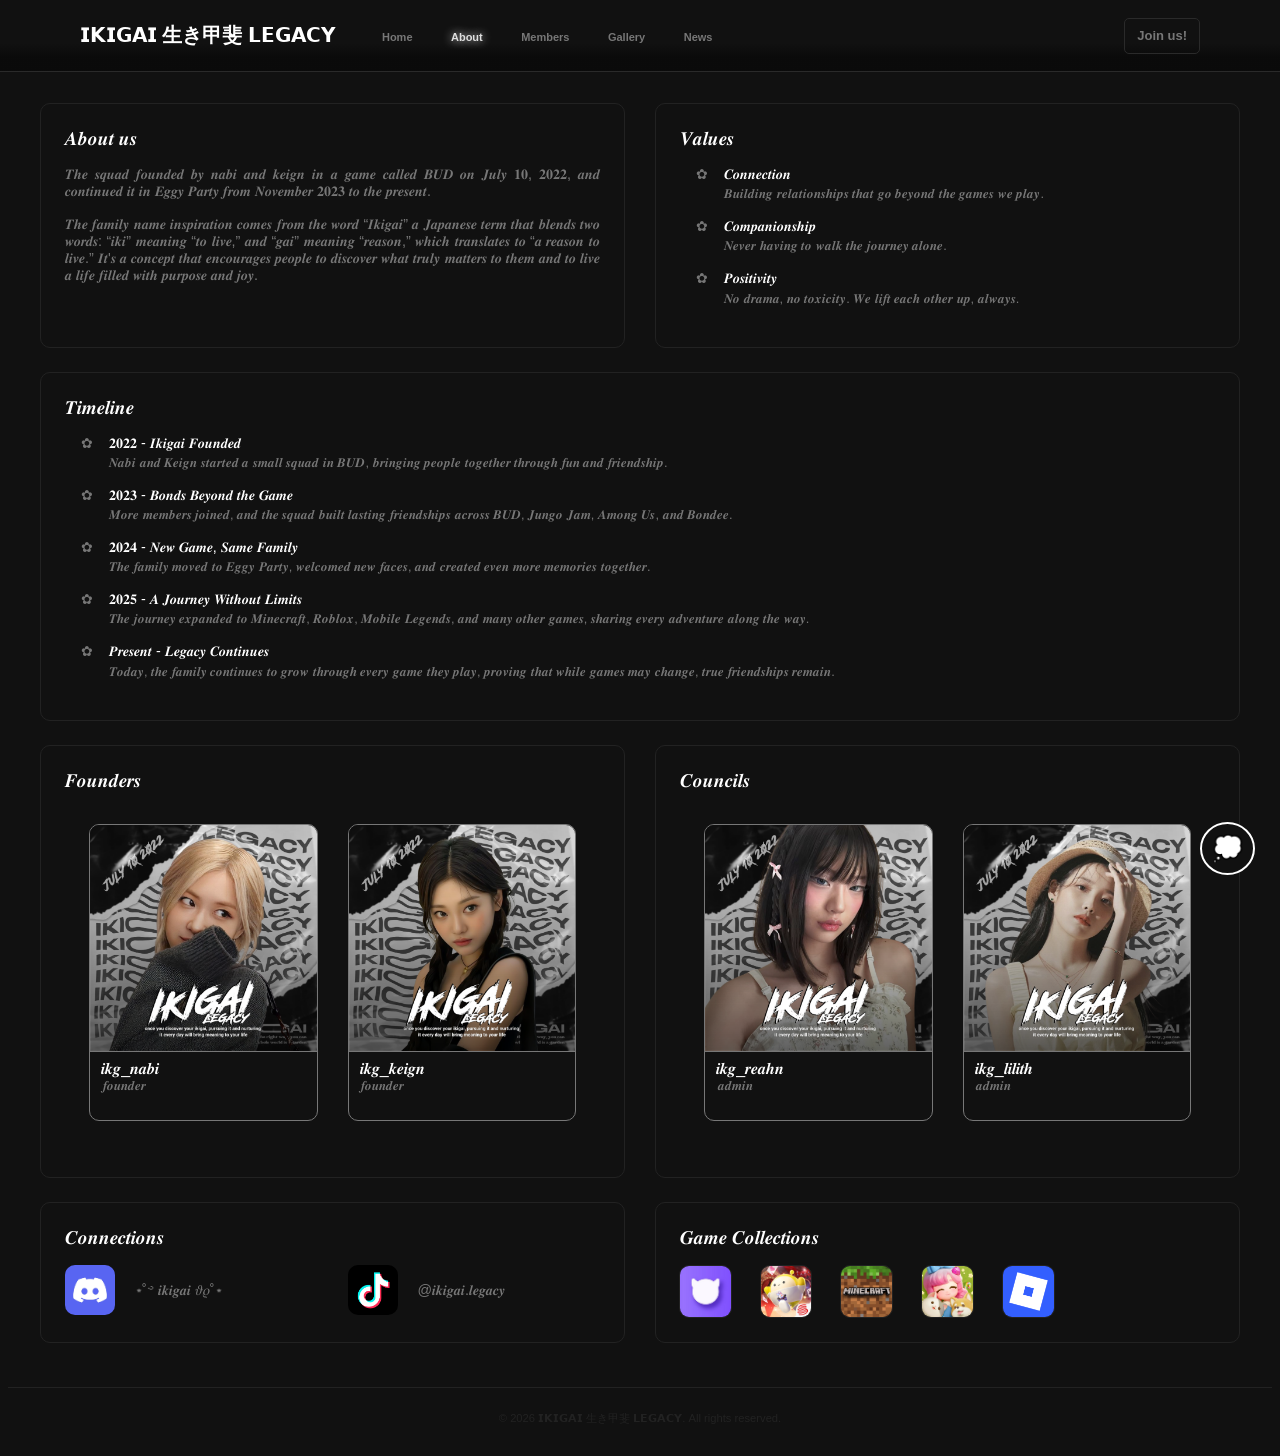
==== commit 08e508a2: "Add files via upload" ====
--- a/about.html
+++ b/about.html
@@ -71,11 +71,10 @@
 
             </div>
 
-
-            <p>
+            <div class="online-section">
                 <div class="dot-symbol">●</div>
                 <div class="online-text"> 𝑶𝒏𝒍𝒊𝒏𝒆 - <span id="online">0</span> </div>
-            </p>
+            </div>
     
 
 
--- a/general.css
+++ b/general.css
@@ -65,7 +65,8 @@
     display: grid;
     flex-direction: column;
 
-    top: 4.24rem;
+    padding-top: 4.4rem;
+    top: 0rem;
     right: 0;
     left: 0;
 
@@ -100,7 +101,7 @@
     display: block;
 }
 
-@media screen and (min-width: 700px){
+@media screen and (min-width: 850px){
     .menu.open, .menu{
         transform: translateY(-100%);
         opacity: 0;
@@ -126,6 +127,8 @@
 
 .menu a:hover{
     border: 1px solid white;
+    border-right:1px solid #111111;
+    border-left: 1px solid #111111;
     background-color: #2a2a2a;
 }
 
@@ -232,9 +235,16 @@
 /* Page Styles */
 
 
-html {
+html,
+body {
     overflow-y: scroll;
 
+    scrollbar-width: none;
+}
+
+html::-webkit-scrollbar,
+body::-webkit-scrollbar {
+    display: none;
 }
 
 .page {
@@ -252,3 +262,12 @@
     opacity: 0;
     transform: translateY(15px);
 }
+
+* {
+    -webkit-tap-highlight-color: transparent;
+}
+
+html.no-scroll,
+body.no-scroll {
+    overflow: hidden;
+}
--- a/about.css
+++ b/about.css
@@ -0,0 +1,186 @@
+.about-page{
+
+    max-width: 1200px;
+    padding: 95px 20px 20px;
+    margin: auto;
+    display: flex;
+    flex-direction: column;
+    align-items: center;
+}
+
+.about-grid{
+    width: 100%;
+    display: grid;
+    grid-template-columns: 1fr 1fr;
+    justify-items: center;
+    gap: 30px;
+}
+
+.about-container{
+    width: 100%;
+    padding: 1.5rem;
+    box-sizing: border-box;
+    border: 1px solid #222;
+    border-radius: 10px;
+    margin-bottom: 1.5rem;
+}
+
+.about-title{
+    color: white;
+    font-size: 1.2rem;
+    margin-bottom: 1rem;
+}
+
+.about-content{
+    color: #777;
+    font-size: .9rem;
+    display: flex;
+    flex-direction: column;
+    margin-bottom: 1rem;
+    text-align: justify;
+}
+
+.about-items{
+    display: flex;
+    flex-direction: row;
+    gap: 1rem;
+}
+
+.item-title{
+    color: white;
+    margin-bottom: .2rem;
+}
+
+.item-desc{
+    font-size: .8rem;
+}
+
+.item-bullet{
+    padding-left: 1rem;
+}
+
+.about-card{
+    display: flex;
+    flex-direction: column;
+    border: 1px solid #777;
+    border-radius: 10px;
+    overflow: hidden;
+}
+
+.about-img{
+    background-color: lightblue;
+    width: 100%;
+    aspect-ratio: 1/1;
+    border-bottom: 1px solid #777;
+    
+}
+
+.about-body{
+    display: flex;
+    flex-direction: column;
+    padding: .50rem .70rem .65rem;
+}
+
+.about-content-grid{
+    width: 100%;
+    padding: 1rem 1.5rem;
+    box-sizing: border-box;
+    display: grid;
+    grid-template-columns: 1fr 1fr;
+    gap: 30px;
+}
+@media screen and (max-width: 500px){
+    .about-content-grid{
+        grid-template-columns: 1fr;
+        gap: 30px;
+    }
+}
+
+.about-name{
+    color: #ffffff;
+    font-size: 1rem;
+}
+
+.about-role{
+    color: #777;
+    font-size: .80rem;
+    margin-bottom: 1rem;
+    margin-left: .10rem;
+}
+
+.about-games-grid{
+    display: grid;
+    grid-template-columns: repeat(auto-fill, minmax(50px, 1fr));  
+    justify-items: center;
+    gap: 30px;
+}
+
+.about-games{
+    width: 100%;
+    aspect-ratio: 1/1;
+    border: 1px solid #222;
+    border-radius: 10px;
+}
+
+.about-connections-grid{
+    display: grid;
+    grid-template-columns: 1fr 1fr;
+    gap: 30px;
+    
+}
+
+@media screen and (max-width: 500px){
+    .about-connections-grid{
+        grid-template-columns: 1fr;
+        gap: 30px;
+    }
+}
+
+.about-connections{
+    display: flex;
+    flex-direction: row;
+    align-items: center;
+    gap: 20px;
+    cursor: pointer;
+
+    
+}
+
+.about-connections-img{
+    height: 50px;
+    aspect-ratio: 1/1;
+    border-radius: 10px;
+}
+
+.about-connections-link{
+    font-size: .9rem;
+    text-decoration: none;
+    color: #777;
+    transition: .3s ease;
+}
+
+.about-connections:hover{
+    .about-connections-link{
+    color: white;
+    text-shadow: 0 0 10px white;
+    }
+}
+
+@media screen and (max-width: 950px){
+    .about-grid{
+        grid-template-columns: 1fr;
+        gap: 0px;
+    }
+}
+
+.footer{
+    color: #222;
+    font-size: .7rem;
+    text-align: center;
+    bottom: 0;
+    left: 0;
+    right: 0;
+    padding: 1.4rem;
+    border-top: 1px solid #222;
+    background-color: #111111;
+}
--- a/discord-widget.css
+++ b/discord-widget.css
@@ -8,8 +8,7 @@
     padding: 20px;
     border-radius: 15px;
 
-    background: rgba(20, 20, 20, 0.6);
-    backdrop-filter: blur(10px);
+    background: #131313;
 
     border: 1px solid white;
     box-shadow: 0 0 15px #ffffff;
@@ -46,9 +45,17 @@
     display: flex;
     flex-direction: row;
     justify-content: space-between;
+    margin-bottom: 1.4rem;
+}
+
+.online-section{
+    display: flex;
+    flex-direction: row;
+    margin-bottom: .4rem;
 }
 
 .dot-symbol{
+    font-size: .9rem;
     display: inline;
     color: #2aff83;
     text-shadow: 0 0 5px #23a55a,
@@ -57,8 +64,9 @@
 }
 
 .online-text{
+    margin-left: .6rem;
     display: inline;
-    font-size: 14px;
+    font-size: .9rem;
     color: #cfcfcf;
 }
 
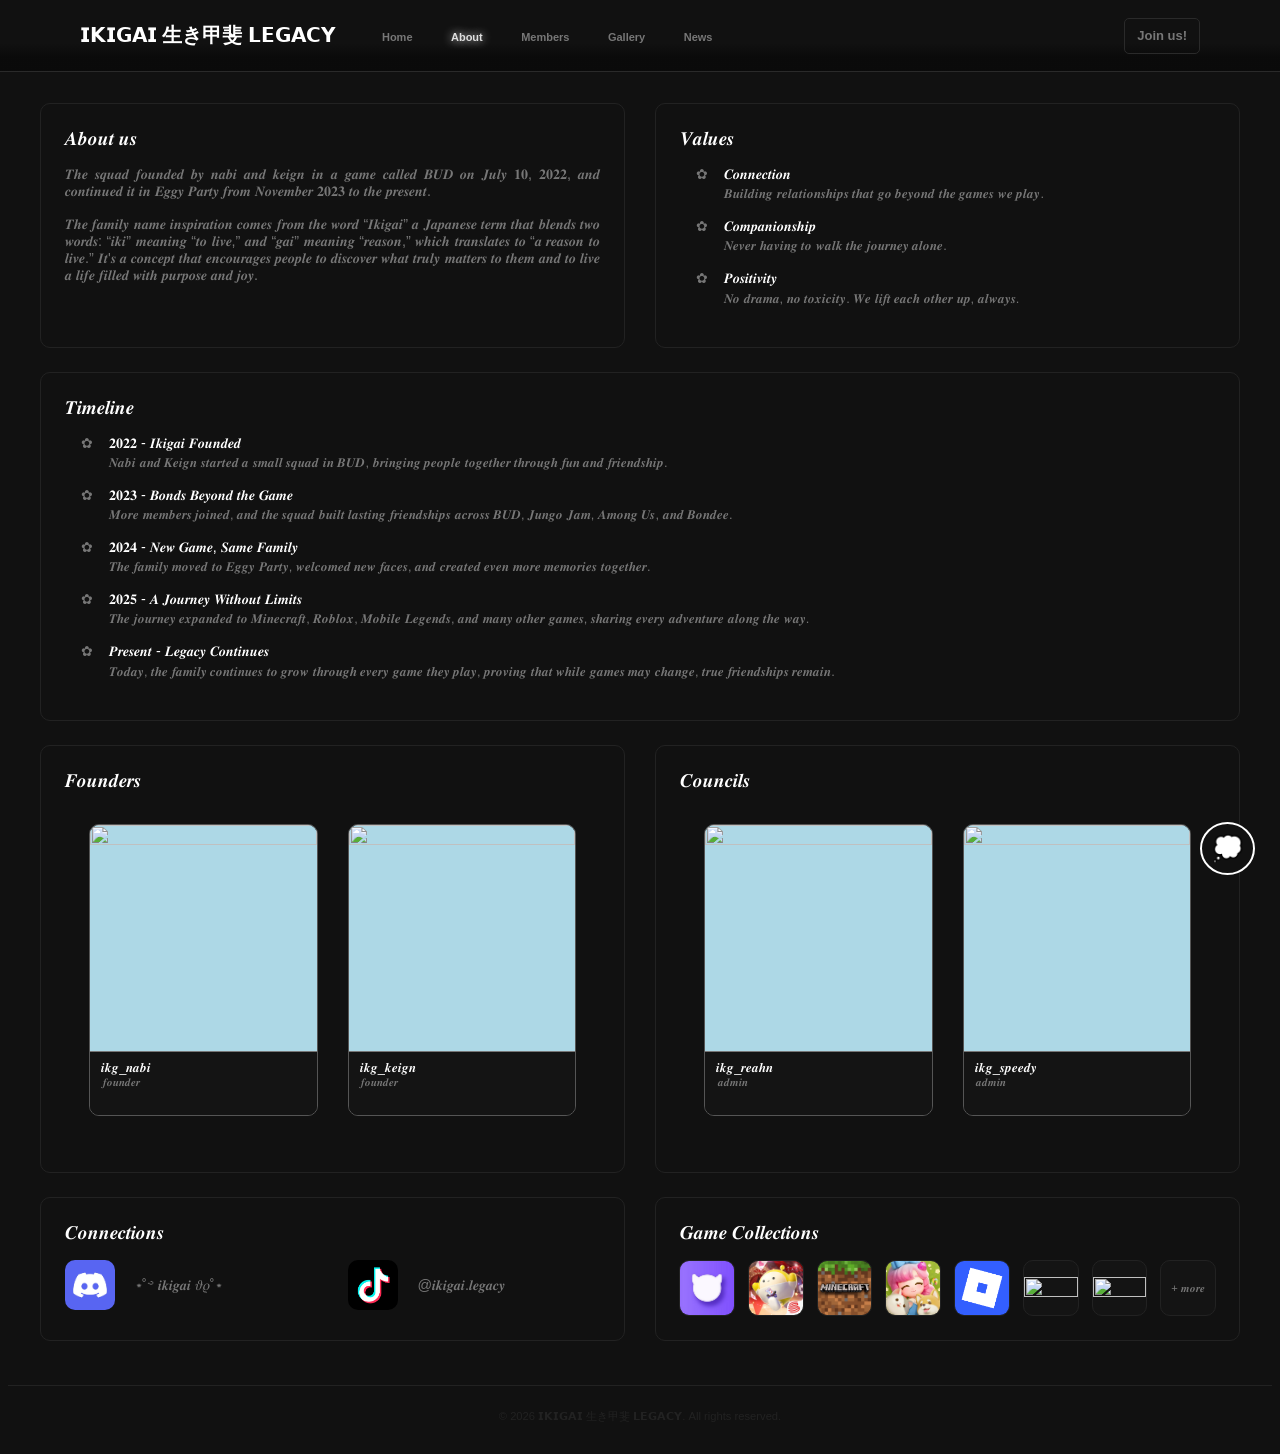
==== commit e3ab0c23: "Add files via upload" ====
--- a/about.html
+++ b/about.html
@@ -65,7 +65,7 @@
         <div class="discord-card" id="discord-card"> 
             <div class="head">
 
-                <h3 class="serverName" id="serverName">My Server</h3>
+                <div class="serverName" id="serverName">My Server</div>
 
                     <button class="hide-card" onclick="closeCard()" id="hide">✗</button>
 
@@ -82,23 +82,23 @@
                 <div class="avatars">
 
                     <div class="avatar online">
-                        <img src="Discord-profiles/profile1.webp">
+                        <img src="profiles/profile1.webp">
                     </div>
 
                     <div class="avatar online">
-                        <img src="Discord-profiles/profile2.webp">
+                        <img src="profiles/profile2.webp">
                     </div>
 
                     <div class="avatar idle">
-                        <img src="Discord-profiles/profile3.webp">
+                        <img src="profiles/profile3.webp">
                     </div>
 
                     <div class="avatar idle">
-                        <img src="Discord-profiles/profile4.webp">
+                        <img src="profiles/profile4.webp">
                     </div>
 
                     <div class="avatar dnd">
-                        <img src="Discord-profiles/profile5.webp">
+                        <img src="profiles/profile5.webp">
                     </div>
 
                 </div>
@@ -224,14 +224,14 @@
                     <div class="about-content">
                         <div class="about-content-grid">
                             <div class="about-card">
-                                <img class="about-img" src="Discord-profiles/profile1.webp">
+                                <img class="about-img" src="profiles/profile1.webp">
                                 <div class="about-body">
                                     <div class="about-name">𝒊𝒌𝒈_𝒏𝒂𝒃𝒊</div>
                                     <div class="about-role">𝒇𝒐𝒖𝒏𝒅𝒆𝒓</div>
                                 </div>
                             </div>
                             <div class="about-card">
-                                <img class="about-img" src="Discord-profiles/profile2.webp">
+                                <img class="about-img" src="profiles/profile2.webp">
                                 <div class="about-body">
                                     <div class="about-name">𝒊𝒌𝒈_𝒌𝒆𝒊𝒈𝒏</div>
                                     <div class="about-role">𝒇𝒐𝒖𝒏𝒅𝒆𝒓</div>
@@ -250,16 +250,16 @@
                     <div class="about-content">
                         <div class="about-content-grid">
                             <div class="about-card">
-                                <img class="about-img" src="Discord-profiles/profile3.webp">
+                                <img class="about-img" src="profiles/profile3.webp">
                                 <div class="about-body">
                                     <div class="about-name">𝒊𝒌𝒈_𝒓𝒆𝒂𝒉𝒏</div>
                                     <div class="about-role">𝒂𝒅𝒎𝒊𝒏</div>
                                 </div>
                             </div>
                             <div class="about-card">
-                                <img class="about-img" src="Discord-profiles/profile5.webp">
+                                <img class="about-img" src="profiles/profile5.webp">
                                 <div class="about-body">
-                                    <div class="about-name">𝒊𝒌𝒈_𝒍𝒊𝒍𝒊𝒕𝒉</div>
+                                    <div class="about-name">𝒊𝒌𝒈_𝒔𝒑𝒆𝒆𝒅𝒚</div>
                                     <div class="about-role">𝒂𝒅𝒎𝒊𝒏</div>
                                     <div class="about-socials"></div>
                                 </div>
@@ -298,6 +298,9 @@
                         <img class="about-games" src="apps/minecraft.webp">
                         <img class="about-games" src="apps/Heartopia.webp">
                         <img class="about-games" src="apps/roblox.webp">
+                        <img class="about-games" src="apps/among-us.png">
+                        <img class="about-games" src="apps/MLBB.jpg">
+                        <div class="about-games">+ 𝒎𝒐𝒓𝒆</div>
                     </div>
                 </div>
 
--- a/about.css
+++ b/about.css
@@ -62,7 +62,7 @@
 .about-card{
     display: flex;
     flex-direction: column;
-    border: 1px solid #777;
+    border: 1px solid #555;
     border-radius: 10px;
     overflow: hidden;
 }
@@ -72,13 +72,13 @@
     width: 100%;
     aspect-ratio: 1/1;
     border-bottom: 1px solid #777;
-    
 }
 
 .about-body{
     display: flex;
     flex-direction: column;
     padding: .50rem .70rem .65rem;
+    background-color: #141414;
 }
 
 .about-content-grid{
@@ -89,30 +89,94 @@
     grid-template-columns: 1fr 1fr;
     gap: 30px;
 }
-@media screen and (max-width: 500px){
-    .about-content-grid{
-        grid-template-columns: 1fr;
-        gap: 30px;
-    }
-}
+
+
 
 .about-name{
     color: #ffffff;
-    font-size: 1rem;
+    font-size: .8rem;
 }
 
 .about-role{
     color: #777;
-    font-size: .80rem;
+    font-size: .7rem;
     margin-bottom: 1rem;
     margin-left: .10rem;
 }
 
+@media screen and (max-width: 950px){
+    .about-content-grid{
+        gap: 30px;
+        padding: 1rem 13rem;
+    }
+    
+}
+
+@media screen and (max-width: 880px){
+    .about-content-grid{
+        gap: 30px;
+        padding: 1rem 11rem;
+    }
+    
+}
+
+@media screen and (max-width: 820px){
+    .about-content-grid{
+        gap: 30px;
+        padding: 1rem 9rem;
+    }
+    
+}
+
+@media screen and (max-width: 770px){
+    .about-content-grid{
+        gap: 30px;
+        padding: 1rem 5rem;
+    }
+    
+}
+
+@media screen and (max-width: 720px){
+    .about-content-grid{
+        gap: 30px;
+        padding: 1rem 2rem;
+    }
+    
+}
+
+
+
+@media screen and (max-width: 600px){
+    .about-content-grid{
+        gap: 20px;
+        padding: .5rem .5rem;
+    }
+}
+
+@media screen and (max-width: 450px){
+    .about-content-grid{
+        gap: 12px;
+        padding: 0rem .2rem;
+    }
+    .about-name{
+        font-size: .7rem;
+        margin-bottom: .1rem;
+    }
+    .about-role{
+        font-size: .6rem;
+        margin-left: 0rem;
+        margin-bottom: .7rem;
+    }
+    .about-body{
+        padding: .4rem .45rem .4rem;
+    }
+}
+
 .about-games-grid{
     display: grid;
     grid-template-columns: repeat(auto-fill, minmax(50px, 1fr));  
     justify-items: center;
-    gap: 30px;
+    gap: 15px;
 }
 
 .about-games{
@@ -120,6 +184,11 @@
     aspect-ratio: 1/1;
     border: 1px solid #222;
     border-radius: 10px;
+    color: #777;
+    background-color: #141414;
+    text-align: center;
+    align-content: center;
+    font-size: .7rem;
 }
 
 .about-connections-grid{
@@ -142,8 +211,6 @@
     align-items: center;
     gap: 20px;
     cursor: pointer;
-
-    
 }
 
 .about-connections-img{
--- a/discord-widget.css
+++ b/discord-widget.css
@@ -11,7 +11,7 @@
     background: #131313;
 
     border: 1px solid white;
-    box-shadow: 0 0 15px #ffffff;
+    box-shadow: 0 0 10px #777;
 
     color: white;
     font-family: Arial, sans-serif;
@@ -35,10 +35,11 @@
     z-index: 100;
 }
 
-.head h3,
-.head h1,
-.head h2 {
-    margin: 0;
+.serverName{
+    color: white;
+    font-size: 1.1rem;
+    font-weight: 600;
+    text-shadow: 0 0 10px #777;
 }
 
 .head{
@@ -148,7 +149,7 @@
 
 #joinBtn:hover {
 
-    box-shadow: 0 0 15px #ffffff;
+    box-shadow: 0 0 10px #fff;
 }
 
 .avatar-position{
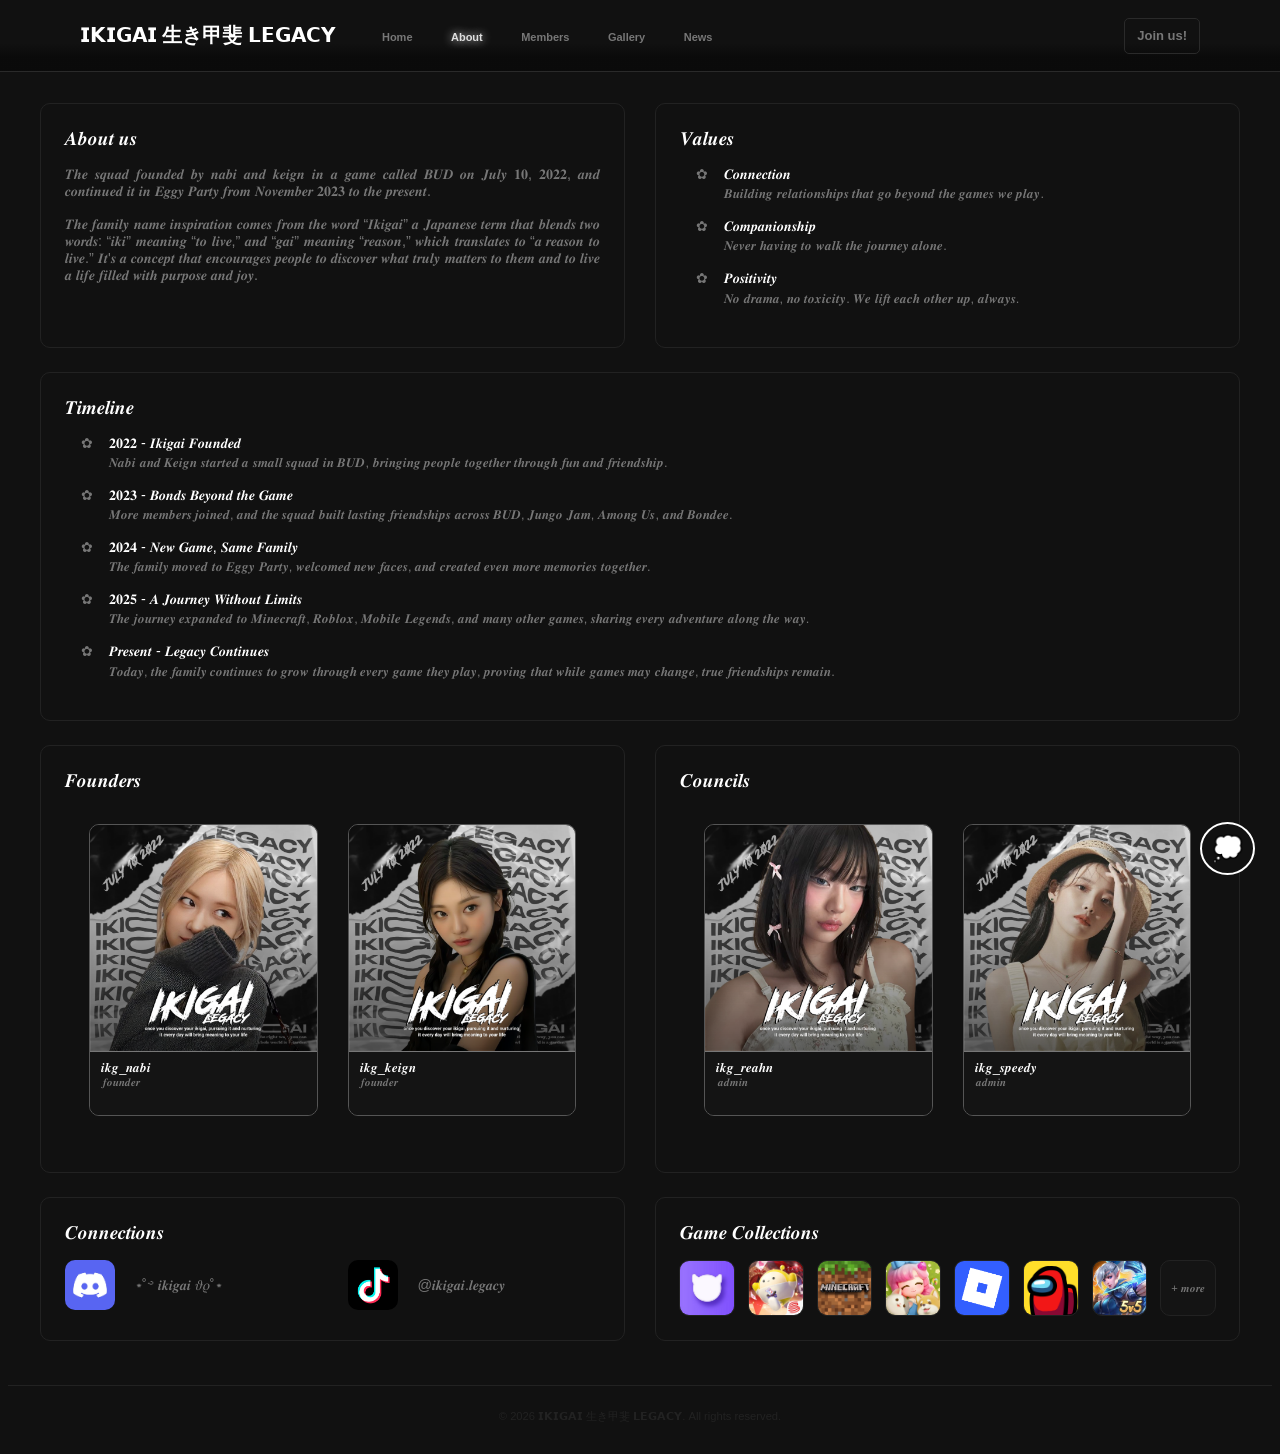
==== commit b74382b9: "Add files via upload" ====
--- a/about.html
+++ b/about.html
@@ -65,7 +65,7 @@
         <div class="discord-card" id="discord-card"> 
             <div class="head">
 
-                <div class="serverName" id="serverName">My Server</div>
+                <div class="serverName" id="serverName">⋆˚࿔ 𝒊𝒌𝒊𝒈𝒂𝒊 𝜗𝜚˚⋆</div>
 
                     <button class="hide-card" onclick="closeCard()" id="hide">✗</button>
 
